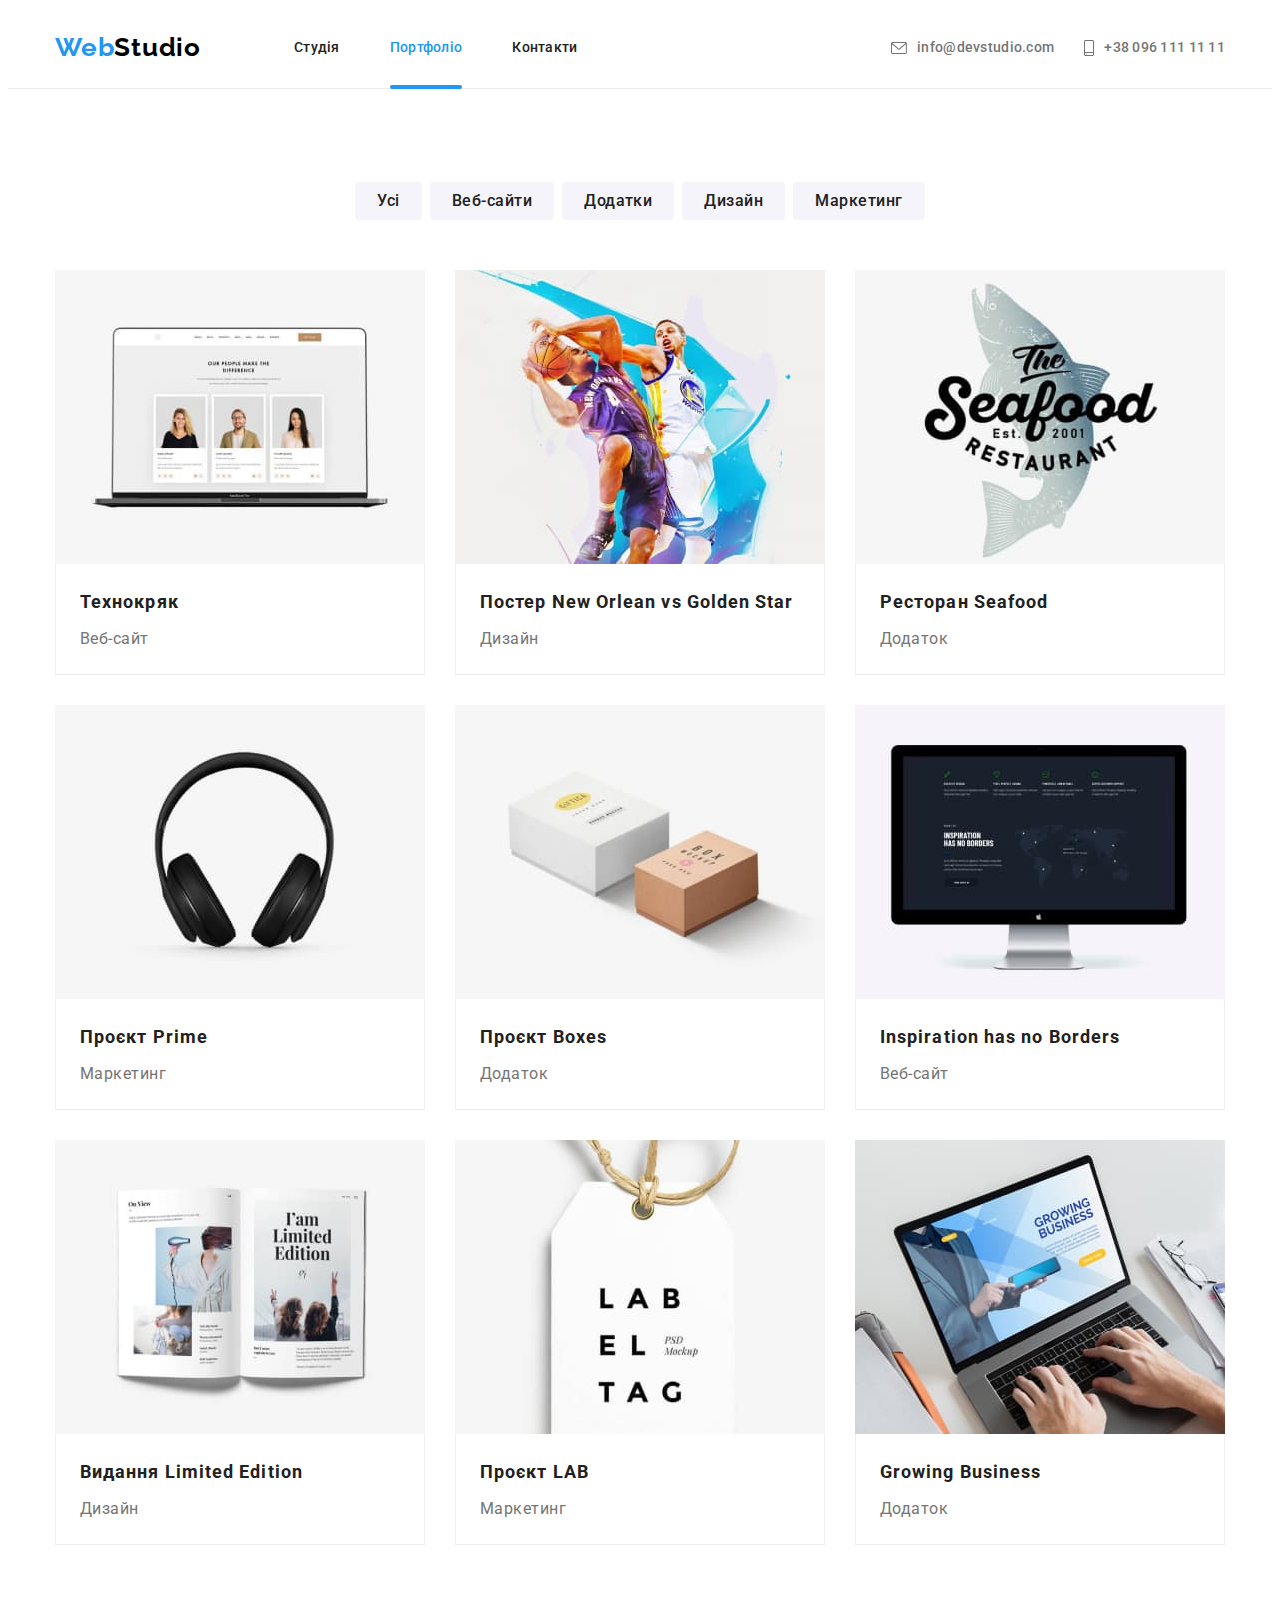
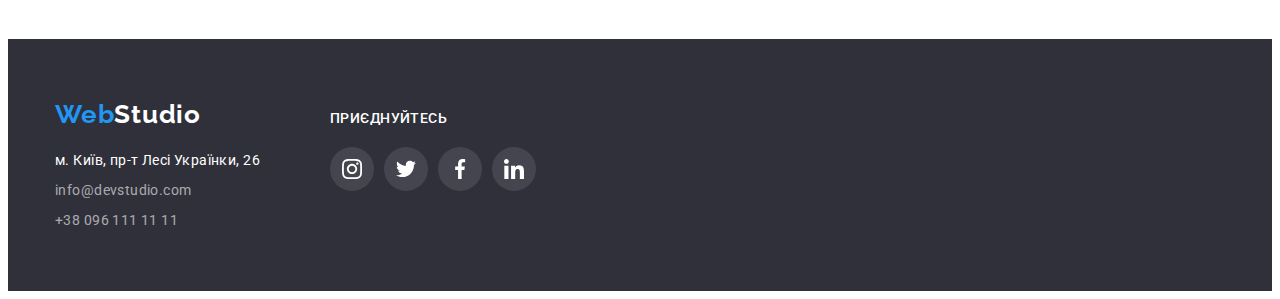
==== portfolio.html @ 2a940d73 "added files from previous homework" ====
<!DOCTYPE html>
<html lang="uk">

<head>
    <meta charset="UTF-8">
    <meta http-equiv="X-UA-Compatible" content="IE=edge">
    <meta name="viewport" content="width=device-width, initial-scale=1.0">
    <link
        href="https://fonts.googleapis.com/css2?family=Raleway:wght@700&family=Roboto:wght@400;500;700;900&display=swap"
        rel="stylesheet">
    <link rel="stylesheet" href="https://cdnjs.cloudflare.com/ajax/libs/modern-normalize/1.1.0/modern-normalize.min.css"
        integrity="sha512-wpPYUAdjBVSE4KJnH1VR1HeZfpl1ub8YT/NKx4PuQ5NmX2tKuGu6U/JRp5y+Y8XG2tV+wKQpNHVUX03MfMFn9Q=="
        crossorigin="anonymous" referrerpolicy="no-referrer" />
    <link rel="stylesheet" href="./css/styles.css">
    <title>Портфоліо</title>
</head>

<body>

    <!-- Header -->

    <header class="page-header">
        <div class="container header-container">
            <a class="logo" href="#"><span class="logo-span">Web</span>Studio</a>
            <nav class="navigation">
                <ul class="navigation-list">
                    <li> <a href="./index.html" class="navigation-link">Студія</a></li>
                    <li><a href="./portfolio.html" class="navigation-link active">Портфоліо</a></li>
                    <li><a href="#" class="navigation-link">Контакти</a></li>
                </ul>
            </nav>
            <ul class="contacts-list">
                <li>
                    <a class="contacts-link" href="mailto:info@devstudio.com">
                        <svg class="icon icon-mail">
                            <use href="./images/icons.svg#icon-mail"></use>
                        </svg>
                        info@devstudio.com</a>
                </li>
                <li>
                    <a class="contacts-link" href="tel:+380961111111">
                        <svg class="icon icon-phone">
                            <use href="./images/icons.svg#icon-smartphone"></use>
                        </svg>+38 096 111 11 11</a>
                </li>
            </ul>
        </div>
    </header>

    <!-- Main -->

    <main>
        <section class="section">
            <div class="container">
                <h1 class="hidden">Проєкти</h1>
                <ul class="filter-list">
                    <li><button class="filter-button" type="button">Усі</button></li>
                    <li><button class="filter-button" type="button">Веб-сайти</button></li>
                    <li><button class="filter-button" type="button">Додатки</button></li>
                    <li><button class="filter-button" type="button">Дизайн</button></li>
                    <li><button class="filter-button" type="button">Маркетинг</button></li>
                </ul>
                <ul class="product-list">
                    <li class="product-item">
                        <a class="product-link" href="#">
                            <div class="product-thumb">
                                <img src="./images/project1.jpg" alt="Веб-сайт" width="370">
                                <div class="product-overlay">
                                    <p>Ресурс пропонує комплексні пропозиції з різним рівнем функціоналу та сервісів.
                                        Все це
                                        дозволить відвідувачу отримати
                                        вичерпні відомості про компанію чи приватну особу.</p>
                                </div>
                            </div>

                            <div class="product-container">
                                <h2 class="product-title">Технокряк</h2>
                                <p class="product-text">Веб-сайт</p>
                            </div>
                        </a>
                    </li>
                    <li class="product-item">
                        <a class="product-link" href="#">
                            <div class="product-thumb">
                                <img src="./images/project2.jpg" alt="Постер баскетбольної гри" width="370">
                                <div class="product-overlay">
                                    <p>Ресурс пропонує комплексні пропозиції з різним рівнем функціоналу та сервісів.
                                        Все це
                                        дозволить відвідувачу отримати
                                        вичерпні відомості про компанію чи приватну особу.</p>
                                </div>
                            </div>
                            <div class="product-container">
                                <h2 class="product-title">Постер New Orlean vs Golden Star</h2>
                                <p class="product-text">Дизайн</p>
                            </div>
                        </a>
                    </li>
                    <li class="product-item">
                        <a class="product-link" href="#">
                            <div class="product-thumb">
                                <img src="./images/project3.jpg" alt="Постер рибного ресторану" width="370">
                                <div class="product-overlay">
                                    <p>Ресурс пропонує комплексні пропозиції з різним рівнем функціоналу та сервісів.
                                        Все це
                                        дозволить відвідувачу отримати
                                        вичерпні відомості про компанію чи приватну особу.</p>
                                </div>
                            </div>
                            <div class="product-container">
                                <h2 class="product-title">Ресторан Seafood</h2>
                                <p class="product-text">Додаток</p>
                            </div>
                        </a>
                    </li>
                    <li class="product-item">
                        <a class="product-link" href="#">
                            <div class="product-thumb">
                                <img src="./images/project4.jpg" alt="Повнорозмірні навушники" width="370">
                                <div class="product-overlay">
                                    <p>Ресурс пропонує комплексні пропозиції з різним рівнем функціоналу та сервісів.
                                        Все це
                                        дозволить відвідувачу отримати
                                        вичерпні відомості про компанію чи приватну особу.</p>
                                </div>
                            </div>
                            <div class="product-container">
                                <h2 class="product-title">Проєкт Prime</h2>
                                <p class="product-text">Маркетинг</p>
                            </div>
                        </a>
                    </li>
                    <li class="product-item">
                        <a class="product-link" href="#">
                            <div class="product-thumb">
                                <img src="./images/project5.jpg" alt="Дві красиві коробки" width="370">
                                <div class="product-overlay">
                                    <p>Ресурс пропонує комплексні пропозиції з різним рівнем функціоналу та сервісів.
                                        Все це
                                        дозволить відвідувачу отримати
                                        вичерпні відомості про компанію чи приватну особу.</p>
                                </div>
                            </div>
                            <div class="product-container">
                                <h2 class="product-title">Проєкт Boxes</h2>
                                <p class="product-text">Додаток</p>
                            </div>
                        </a>
                    </li>
                    <li class="product-item">
                        <a class="product-link" href="#">
                            <div class="product-thumb">
                                <img src="./images/project6.jpg" alt="Веб-сайт" width="370">
                                <div class="product-overlay">
                                    <p>Ресурс пропонує комплексні пропозиції з різним рівнем функціоналу та сервісів.
                                        Все це
                                        дозволить відвідувачу отримати
                                        вичерпні відомості про компанію чи приватну особу.</p>
                                </div>
                            </div>
                            <div class="product-container">
                                <h2 class="product-title">Inspiration has no Borders</h2>
                                <p class="product-text">Веб-сайт</p>
                            </div>
                        </a>
                    </li>
                    <li class="product-item">
                        <a class="product-link" href="#">
                            <div class="product-thumb">
                                <img src="./images/project7.jpg" alt="Глянцевий журнал" width="370">
                                <div class="product-overlay">
                                    <p>Ресурс пропонує комплексні пропозиції з різним рівнем функціоналу та сервісів.
                                        Все це
                                        дозволить відвідувачу отримати
                                        вичерпні відомості про компанію чи приватну особу.</p>
                                </div>
                            </div>
                            <div class="product-container">
                                <h2 class="product-title">Видання Limited Edition</h2>
                                <p class="product-text">Дизайн</p>
                            </div>
                        </a>
                    </li>
                    <li class="product-item">
                        <a class="product-link" href="#">
                            <div class="product-thumb">
                                <img src="./images/project8.jpg" alt="Красива бірка" width="370">
                                <div class="product-overlay">
                                    <p>Ресурс пропонує комплексні пропозиції з різним рівнем функціоналу та сервісів.
                                        Все це
                                        дозволить відвідувачу отримати
                                        вичерпні відомості про компанію чи приватну особу.</p>
                                </div>
                            </div>
                            <div class="product-container">
                                <h2 class="product-title">Проєкт LAB</h2>
                                <p class="product-text">Маркетинг</p>
                            </div>
                        </a>
                    </li>
                    <li class="product-item">
                        <a class="product-link" href="#">
                            <div class="product-thumb">
                                <img src="./images/project9.jpg" alt="Людина працює за ноутбуком" width="370">
                                <div class="product-overlay">
                                    <p>Ресурс пропонує комплексні пропозиції з різним рівнем функціоналу та сервісів.
                                        Все це
                                        дозволить відвідувачу отримати
                                        вичерпні відомості про компанію чи приватну особу.</p>
                                </div>
                            </div>
                            <div class="product-container">
                                <h2 class="product-title">Growing Business</h2>
                                <p class="product-text">Додаток</p>
                            </div>
                        </a>
                    </li>
                </ul>
            </div>
        </section>
    </main>

    <!-- Footer -->

    <footer class="page-footer">
        <div class="container footer-container">
            <div><a class="footer-logo" href="#"><span class="logo-span">Web</span>Studio</a>
                <address>
                    <ul class="footer-list">
                        <li><a class="footer-location" href="https://goo.gl/maps/iSP6fUKGi2yoj21T9" target="_blank"
                                rel="noopener noreferrer">м. Київ,
                                пр-т Лесі Українки,
                                26</a></li>
                        <li><a class="footer-contacts" href="mailto:info@devstudio.com">info@devstudio.com</a></li>
                        <li><a class="footer-contacts" href="tel:+380961111111">+38 096 111 11 11</a></li>
                    </ul>
                </address>
            </div>
            <div class="footer-social">
                <p class="footer-social-title">приєднуйтесь</p>
                <ul class="footer-social-list">
                    <li>
                        <a class="footer-social-link" href="#">
                            <svg class="footer-icon-social">
                                <use href="./images/icons.svg#icon-instagram"></use>
                            </svg>
                        </a>
                    </li>
                    <li>
                        <a class="footer-social-link" href="#">
                            <svg class="footer-icon-social">
                                <use href="./images/icons.svg#icon-twitter"></use>
                            </svg>
                        </a>
                    </li>
                    <li>
                        <a class="footer-social-link" href="#">
                            <svg class="footer-icon-social">
                                <use href="./images/icons.svg#icon-facebook"></use>
                            </svg>
                        </a>
                    </li>
                    <li>
                        <a class="footer-social-link" href="#">
                            <svg class="footer-icon-social">
                                <use href="./images/icons.svg#icon-linkedin"></use>
                            </svg>
                        </a>
                    </li>
                </ul>
            </div>
        </div>
    </footer>
</body>

</html>
---- css/styles.css ----
/* Default settings */


:root {
    --main-color: #212121;
    --accessory-color: #FFFFFF;
    --hover-color: #2196F3;
    --buttons-hover-color: #188CE8;
    --contacts-color: #757575;
    --background-color: #2F303A;
    --logo-color: #000000;
    --adress-color: rgba(255, 255, 255, 0.6);
    --social-media-color: #AFB1B8;
    --social-fill-color: #2196F3;
    --footer-social-color: rgba(255, 255, 255, 0.1);
    --icon-background: #F5F4FA;
    --image-overlay-color: rgba(47, 48, 58, 0.8);
    --product-overlay-background: rgba(33, 150, 243, 0.9);
    --cubic: cubic-bezier(0.4, 0, 0.2, 1);
}

*,
*::before,
*::after {
    box-sizing: border-box;
}

body {
    font-family: 'Roboto', sans-serif;
    font-size: 14px;
    font-weight: 500;
    color: var(--main-color);
}

img {
    display: block;
    max-width: 100%;
    height: auto;
}

.container {
    width: 1200px;
    margin: 0 auto;
    padding-left: 15px;
    padding-right: 15px;
}

.section {
    padding-top: 94px;
    padding-bottom: 94px;
}

.hidden {
    white-space: nowrap;
    width: 1px;
    height: 1px;
    overflow: hidden;
    border: 0;
    padding: 0;
    clip: rect(0 0 0 0);
    clip-path: inset(50%);
    margin: -1px;
}


/* Reset */


h1,
h2,
h3,
p,
ul {
    margin: 0;
    padding: 0;
}

a {
    outline: none;
}

button {
    outline: none;
}


/* Header */

.page-header {
    border-bottom: 1px solid #ececec;
}

.header-container {
    align-items: center;
    display: flex;
}

.logo {
    margin-right: 93px;
    font-family: 'Raleway';
    font-weight: 700;
    font-size: 26px;
    line-height: 1.2;
    letter-spacing: 0.03em;
    text-decoration: none;
    outline: none;
    color: var(--logo-color);
}

.logo-span {
    color: var(--hover-color)
}

.navigation-list {
    list-style: none;
    display: flex;
}


.navigation-list li:not(:last-child) {
    margin-right: 50px;
}


.navigation-link:focus,
.navigation-link:hover {
    color: var(--hover-color);
}


.contacts-list {
    list-style: none;
    display: flex;
    margin-left: auto;

}

.contacts-list li {
    display: flex;
}

.contacts-list li:not(:first-child) {
    margin-left: 30px;
}


.navigation-link {
    position: relative;
    display: block;
    line-height: 1.14;
    padding-top: 32px;
    padding-bottom: 32px;
    letter-spacing: 0.02em;
    color: var(--main-color);
    text-decoration: none;
    transition: color var(--cubic) 250ms;
}

.contacts-link {
    display: flex;
    align-items: center;
    line-height: 1.14;
    letter-spacing: 0.02em;
    text-decoration: none;
    color: var(--contacts-color);
    transition: color var(--cubic) 250ms;
}


.active {
    color: var(--hover-color);
}

.active::after {
    position: absolute;
    display: block;
    content: "";
    bottom: -1px;
    height: 4px;
    width: 100%;
    background-color: var(--hover-color);
    border-radius: 2px;
}


.icon {
    display: block;

}

.icon-mail {
    width: 16px;
    height: 12px;
    margin-right: 10px;
    fill: currentColor;
}

.icon-phone {
    width: 10px;
    height: 16px;
    margin-right: 10px;
    fill: currentColor;
}

.contacts-link:hover,
.contacts-link:focus {
    color: var(--hover-color);
}


/* Main index.html */

/* Hero */

.overlay {
    max-width: 1600px;
    height: 600px;
    margin-left: auto;
    margin-right: auto;
    background-image: linear-gradient(to right, rgba(47, 48, 58, 0.4), rgba(47, 48, 58, 0.4)), url(../images/herobackground.jpg);
    background-size: cover;
    background-repeat: no-repeat;
    background-position: center;
}

.hero {
    padding-top: 200px;
    padding-bottom: 200px;
    background-color: var(--background-color);
    text-align: center;
}

.hero-title {
    margin-bottom: 30px;

    font-weight: 900;
    font-size: 44px;
    line-height: 1.36;
    text-align: center;
    letter-spacing: 0.06em;
    text-transform: uppercase;
    color: var(--accessory-color);
}

.hero-button {
    padding: 10px 32px;

    font-family: 'Roboto';
    font-weight: 700;
    font-size: 16px;
    line-height: 1.87;
    text-align: center;
    letter-spacing: 0.06em;
    color: var(--accessory-color);
    background-color: var(--hover-color);
    box-shadow: 0px 4px 4px rgba(0, 0, 0, 0.15);
    border-radius: 4px;
    cursor: pointer;
    border: transparent;
    transition: background-color var(--cubic) 250ms;
}

.hero-button:hover,
.hero-button:focus {
    background-color: var(--buttons-hover-color);
}


/* Features */


.features-list {
    list-style: none;
    display: flex;
}

.features-item:not(:last-child) {
    margin-right: 30px;
}

.features-item {
    width: calc((100%-90px)/4);
}

.features-subtitle {
    margin-bottom: 10px;

    font-size: 14px;
    line-height: 1.14;
    letter-spacing: 0.03em;
    text-transform: uppercase;
}

.features-text {
    font-weight: 400;
    line-height: 1.71;
    letter-spacing: 0.03em;
    color: var(--contacts-color);
}

.features-icon {
    margin-bottom: 30px;
    width: 270px;
    height: 120px;
    border-radius: 4px;
    display: flex;
    justify-content: center;
    align-items: center;
    background-color: var(--icon-background);
}

.icon-feature {
    width: 70px;
    height: 70px;
}


/* About  */

.about {
    padding-bottom: 94px;
}

.about-title {
    margin-bottom: 50px;

    font-weight: 700;
    font-size: 36px;
    line-height: 1.16;
    text-align: center;
    letter-spacing: 0.03em;
}

.about-list {
    list-style: none;
    display: flex;
}

.about-list li {
    position: relative;
}

.about-list li:not(:last-child) {
    margin-right: 30px;
}

.about-container {
    position: absolute;
    bottom: 0;
    height: 70px;
    width: 100%;
    background-color: var(--image-overlay-color);
    display: flex;
    justify-content: center;
    align-items: center;
}

.about-text {
    font-weight: 700;
    line-height: 1.14;
    letter-spacing: 0.03em;
    text-transform: uppercase;
    color: var(--accessory-color);
}


/* Team */

.team {
    background-color: #F5F4FA;
}

.team-list {
    list-style: none;
    display: flex;
}

.team-list>li {
    background-color: #ffffff;
    box-shadow: 0px 1px 3px rgba(0, 0, 0, 0.12), 0px 1px 1px rgba(0, 0, 0, 0.14), 0px 2px 1px rgba(0, 0, 0, 0.2);
    border-radius: 0px 0px 4px 4px;
    text-align: center;
    filter: drop-shadow(0px 4px 4px rgba(0, 0, 0, 0.25));
}

.team-list li:not(:last-child) {
    margin-right: 30px;
}

.team-title {
    margin-bottom: 50px;

    font-weight: 700;
    font-size: 36px;
    line-height: 1.16;
    text-align: center;
    letter-spacing: 0.03em;
}

.team-container {
    padding-top: 30px;
    padding-bottom: 30px;
}

.member-name {
    margin-bottom: 10px;

    font-weight: 500;
    font-size: 16px;
    line-height: 1.18;
    letter-spacing: 0.03em;
}

.member-job {
    margin-bottom: 16px;

    font-weight: 400;
    font-size: 16px;
    line-height: 1.18;
    letter-spacing: 0.03em;
    color: var(--contacts-color);
}

.icons-social-list {
    display: flex;
    list-style: none;
    justify-content: center;
}

.icons-social-list li:not(:last-child) {
    margin-right: 10px;
}

.icon-social {
    width: 20px;
    height: 20px;
    fill: currentColor;
}

.social-link {
    display: flex;
    justify-content: center;
    align-items: center;
    width: 44px;
    height: 44px;
    border-radius: 50%;
    color: var(--social-media-color);
    transition: color var(--cubic) 250ms;
    transition: background-color var(--cubic) 250ms;
}

.social-link:hover,
.social-link:focus {
    color: var(--accessory-color);
    background-color: var(--social-fill-color);
}


/* Clients */


.clients {
    margin-bottom: 50px;
    font-size: 36px;
    line-height: 1.16;
    text-align: center;
    letter-spacing: 0.03em;
    color: var(--main-color);
}


.clients-list {
    list-style: none;
    display: flex;
    justify-content: space-between;
}

.clients-item {
    width: 170px;
    height: 92px;

}

.clients-link {
    display: flex;
    justify-content: center;
    align-items: center;
    width: 100%;
    height: 100%;
    border: 1px solid rgba(175, 177, 184, 1);
    border-radius: 4px;
    color: var(--social-media-color);
    transition: color var(--cubic) 250ms, border-color var(--cubic) 250ms;
}


.clients-link:focus,
.clients-link:hover {
    color: var(--social-fill-color);
    border: 1px solid var(--social-fill-color);
}

.icon-client {
    width: 106px;
    height: 60px;
    fill: currentColor;
}


/* Main portfolio.html */

/* Filter */


.filter-list {
    margin-bottom: 50px;

    list-style: none;
    display: flex;
    justify-content: center;
}

.filter-list li:not(:last-child) {
    margin-right: 8px;
}

.filter-button {
    padding: 6px 22px;

    font-family: 'Roboto';
    font-weight: 500;
    font-size: 16px;
    line-height: 1.62;
    text-align: center;
    letter-spacing: 0.03em;
    color: var(--main-color);
    background-color: #F5F4FA;
    border-radius: 4px;
    border: none;
    cursor: pointer;
    transition: color var(--cubic) 250ms, background-color var(--cubic) 250ms, box-shadow var(--cubic) 250ms;
}



.filter-button:focus,
.filter-button:hover {
    color: var(--accessory-color);
    background-color: var(--hover-color);
    box-shadow: 0px 3px 1px rgba(0, 0, 0, 0.1), 0px 1px 2px rgba(0, 0, 0, 0.08), 0px 2px 2px rgba(0, 0, 0, 0.12);
}


/* Product */

.product-container {
    display: flex;
    flex-direction: column;
    padding-left: 24px;
    padding-bottom: 20px;
    padding-top: 20px;
    border-right: 1px solid #eee;
    border-bottom: 1px solid #eee;
    border-left: 1px solid #eee;
}

.product-thumb {
    position: relative;
    overflow: hidden;
}



.product-overlay {
    position: absolute;
    left: 0;
    bottom: 0;
    width: 100%;
    padding: 63px 24px;
    height: 100%;
    background: var(--product-overlay-background);
    transform: translateY(100%);
    opacity: 0;
    transition: transform var(--cubic) 250ms, opacity var(--cubic) 250ms;

}

.product-overlay p {
    font-weight: 400;
    font-size: 18px;
    line-height: 1.56;
    letter-spacing: 0.03em;
    color: var(--accessory-color);
}

.product-list {
    gap: 30px;
    list-style: none;
    display: flex;
    flex-wrap: wrap;
}

.product-item {
    background: var(--accessory-color)
}

.product-link:hover,
.product-link:focus {
    box-shadow: 0px 1px 1px rgba(0, 0, 0, 0.12), 0px 4px 4px rgba(0, 0, 0, 0.06),
        1px 4px 6px rgba(0, 0, 0, 0.16);

}

.product-link:focus .product-overlay,
.product-link:hover .product-overlay {
    transform: translateY(0);
    opacity: 1;
}

.product-link {
    text-decoration: none;
    display: block;
    transition: box-shadow var(--cubic) 250ms;

}

.product-title {
    margin-bottom: 4px;
    font-size: 18px;
    line-height: 2;
    letter-spacing: 0.06em;
    color: var(--main-color);
}

.product-text {
    font-weight: 400;
    font-size: 16px;
    line-height: 1.88;
    letter-spacing: 0.03em;
    color: var(--contacts-color);
}

/* Footer */


.page-footer {
    background-color: var(--background-color);
    padding-top: 60px;
    padding-bottom: 60px;
}

.footer-logo {
    display: inline-block;
    margin-bottom: 20px;

    font-family: 'Raleway';
    font-weight: 700;
    font-size: 26px;
    line-height: 1.19;
    letter-spacing: 0.03em;
    color: var(--accessory-color);
    text-decoration: none;
}

.footer-list {
    list-style: none;
}

.footer-list li:not(:last-child) {
    margin-bottom: 9px;
}

.footer-location {
    font-style: normal;
    font-weight: 400;
    line-height: 1.5;
    letter-spacing: 0.03em;
    color: var(--accessory-color);
    text-decoration: none;
    transition: color var(--cubic) 250ms;
}

.footer-location:focus,
.footer-location:hover {
    color: var(--hover-color);
}

.footer-contacts {
    font-style: normal;
    font-weight: 400;
    line-height: 1.5;
    letter-spacing: 0.03em;
    color: var(--adress-color);
    text-decoration: none;
    transition: color var(--cubic) 250ms;
}

.footer-contacts:focus,
.footer-contacts:hover {
    color: var(--hover-color);
}

.footer-container {
    display: flex;
    align-items: baseline;
}


.footer-social {
    margin-left: 70px;

}

.footer-social-list {
    display: flex;
    list-style: none;
    gap: 10px;
}

.footer-social-list li {
    width: 44px;
    height: 44px;
}

.footer-social-title {
    margin-bottom: 20px;
    font-size: 14px;
    line-height: 1.14;
    letter-spacing: 0.03em;
    text-transform: uppercase;
    color: var(--accessory-color)
}

.footer-icon-social {
    width: 20px;
    height: 20px;
    fill: currentColor;
}

.footer-social-link {
    display: flex;
    justify-content: center;
    align-items: center;
    width: 100%;
    height: 100%;
    border-radius: 50%;
    background-color: var(--footer-social-color);
    color: var(--accessory-color);
    transition: background-color var(--cubic) 250ms;
}

.footer-social-link:focus,
.footer-social-link:hover {
    background-color: var(--hover-color);
}


/* Modal */


.backdrop {
    position: fixed;
    top: 0;
    left: 0;

    width: 100%;
    height: 100%;

    background-color: rgba(0, 0, 0, 0.2);
    opacity: 1;
    transform: scale(1, 1);
    transition: opacity var(--cubic) 250ms, transform var(--cubic) 250ms;
}

.backdrop.is-hidden {
    transform: scale(0, 0);
    opacity: 0;
    pointer-events: none;
}


.modal {
    position: absolute;
    top: 50%;
    left: 50%;
    transform: translate(-50%, -50%);

    min-width: 528px;
    min-height: 581px;

    background: var(--accessory-color);
    box-shadow: 0px 1px 3px rgba(0, 0, 0, 0.12), 0px 1px 1px rgba(0, 0, 0, 0.14), 0px 2px 1px rgba(0, 0, 0, 0.2);
    border-radius: 4px;
}

.modal-button {
    position: absolute;
    right: 8px;
    top: 8px;

    display: flex;
    justify-content: center;
    align-items: center;

    width: 30px;
    height: 30px;

    padding: 0;
    margin: 0;
    background-color: var(--accessory-color);
    border: 1px solid rgba(0, 0, 0, 0.1);
    border-radius: 50%;
    cursor: pointer;
}

.icon-modal {
    width: 18px;
    height: 18px;
}
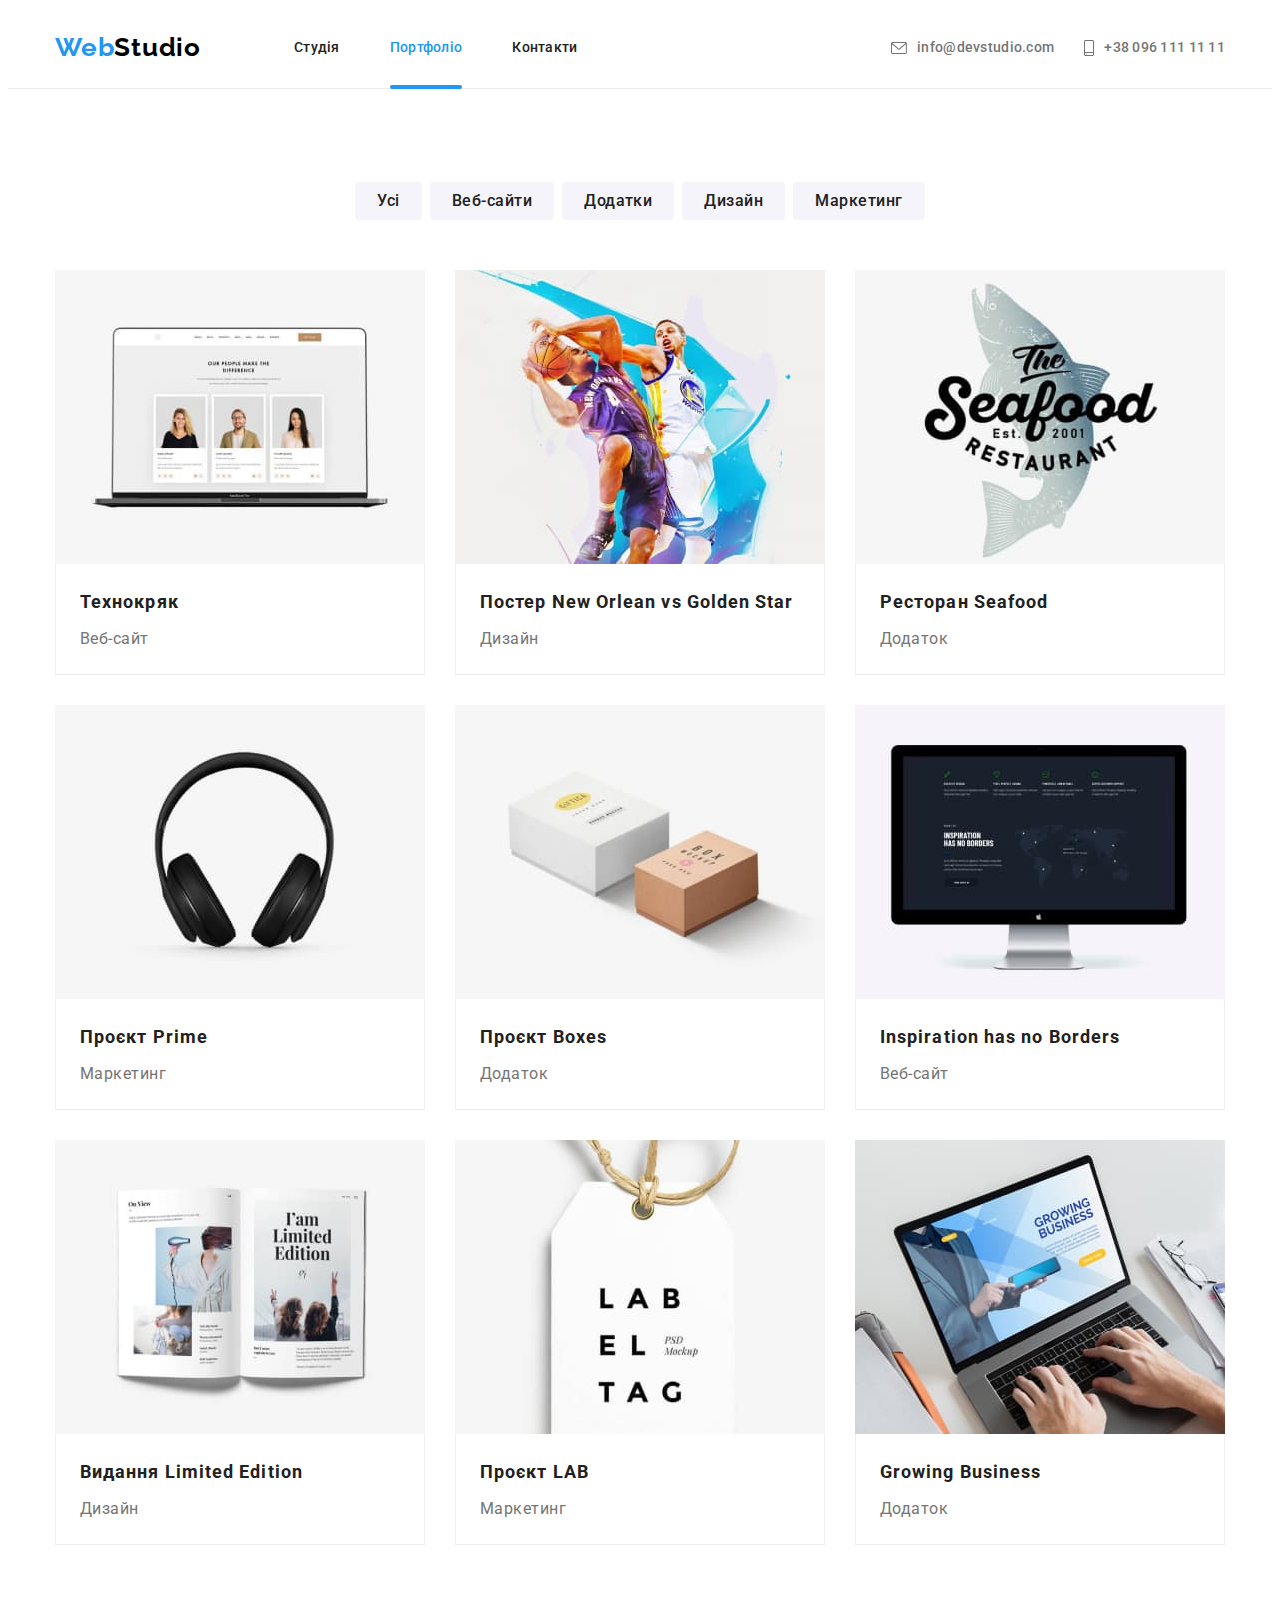
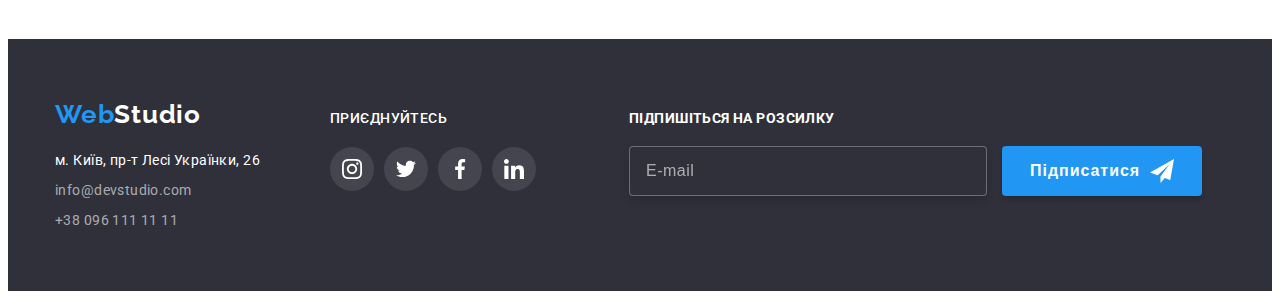
==== commit 3087a776: "added subscribe form into footer" ====
--- a/portfolio.html
+++ b/portfolio.html
@@ -269,6 +269,17 @@
                     </li>
                 </ul>
             </div>
+            <div class="subscribe">
+                <p class="subscribe-title">Підпишіться на розсилку</p>
+                <div class="subscribe-field">
+                    <form>
+                        <label>
+                            <input class="subscribe-input" type="email" name="usermail" placeholder="E-mail">
+                        </label>
+                        <button class="subscribe-button" type="submit"><strong>Підписатися</strong></button>
+                    </form>
+                </div>
+            </div>
         </div>
     </footer>
 </body>
--- a/css/styles.css
+++ b/css/styles.css
@@ -708,6 +708,7 @@
 
 .footer-social {
     margin-left: 70px;
+    margin-right: 93px;
 
 }
 
@@ -755,7 +756,85 @@
 }
 
 
+.subscribe-title {
+    margin-bottom: 20px;
+    font-weight: 700;
+    font-size: 14px;
+    line-height: 16px;
+    letter-spacing: 0.03em;
+    text-transform: uppercase;
+    color: var(--accessory-color);
+}
+
+.subscribe-input {
+    font-weight: 400;
+    font-size: 16px;
+    line-height: 1.25;
+    letter-spacing: 0.03em;
+    color: rgba(255, 255, 255, 0.6);
+    width: 358px;
+    height: 50px;
+    border: 1px solid rgba(255, 255, 255, 0.3);
+    filter: drop-shadow(0px 4px 4px rgba(0, 0, 0, 0.15));
+    border-radius: 4px;
+    background-color: var(--background-color);
+    padding-left: 16px;
+    margin-right: 12px;
+}
+
+.subscribe-input::placeholder {
+    font-weight: 400;
+    font-size: 16px;
+    line-height: 1.25;
+    letter-spacing: 0.03em;
+    color: rgba(255, 255, 255, 0.6);
+}
+
+.subscribe-button {
+    display: inline-flex;
+
+    background: #2196F3;
+    box-shadow: 0px 4px 4px rgba(0, 0, 0, 0.15);
+    border-radius: 4px;
+    padding: 10px 28px;
+    border: transparent;
+    width: 200px;
+
+}
+
+.subscribe-button strong::after {
+    position: absolute;
+    top: 50%;
+    left: calc(100% + 10px);
+    transform: translateY(-50%);
+
+    transform: translate();
+    content: '';
+    display: inline-block;
+    width: 24px;
+    height: 24px;
+    background-image: url(../images/send.svg);
+}
+
+.subscribe-button strong {
+    position: relative;
+    font-weight: 700;
+    font-size: 16px;
+    line-height: 1.88;
+    letter-spacing: 0.06em;
+    color: var(--accessory-color);
+}
+
+.subscribe-icon {
+    display: inline-block;
+    width: 24px;
+    height: 24px;
+}
+
+
+
 /* Modal */
+
 
 
 .backdrop {
@@ -785,22 +864,22 @@
     left: 50%;
     transform: translate(-50%, -50%);
 
-    min-width: 528px;
-    min-height: 581px;
+    width: 528px;
+    height: 581px;
 
     background: var(--accessory-color);
     box-shadow: 0px 1px 3px rgba(0, 0, 0, 0.12), 0px 1px 1px rgba(0, 0, 0, 0.14), 0px 2px 1px rgba(0, 0, 0, 0.2);
     border-radius: 4px;
 }
 
-.modal-button {
+.modal-close-button {
+    display: flex;
+    justify-content: center;
+    align-items: center;
+
     position: absolute;
     right: 8px;
     top: 8px;
-
-    display: flex;
-    justify-content: center;
-    align-items: center;
 
     width: 30px;
     height: 30px;
@@ -816,4 +895,188 @@
 .icon-modal {
     width: 18px;
     height: 18px;
+}
+
+.form-field {
+    margin-bottom: 20px;
+    display: flex;
+    flex-direction: column;
+}
+
+.form-title {
+    font-weight: 700;
+    font-size: 20px;
+    line-height: calc(23/20);
+    text-align: center;
+    letter-spacing: 0.03em;
+    color: var(--main-color);
+    margin-bottom: 12px;
+}
+
+.modal form {
+    display: flex;
+    flex-direction: column;
+    align-items: center;
+    padding: 40px;
+}
+
+.form-label {
+    display: inline-block;
+    margin: 0;
+    padding: 0;
+    font-weight: 400;
+    font-size: 12px;
+    line-height: calc(14/12);
+    letter-spacing: 0.01em;
+    color: var(--contacts-color);
+    margin-bottom: 4px;
+}
+
+
+.form-input {
+    display: inline-block;
+    margin: 0;
+    padding: 0;
+    margin-bottom: 10px;
+    width: 448px;
+    height: 40px;
+    border: 1px solid rgba(33, 33, 33, 0.2);
+    border-radius: 4px;
+    padding: 0;
+    padding-left: 42px;
+    transition: border-color var(--cubic) 250ms;
+}
+
+.form-input:focus {
+    border-color: var(--hover-color);
+    outline: none;
+}
+
+.form-input:focus~.form-icon {
+    fill: var(--hover-color);
+}
+
+.modal-agreement {
+    margin-bottom: 30px;
+}
+
+.form-agreement {
+    position: relative;
+    font-weight: 400;
+    line-height: 1.71;
+    letter-spacing: 0.03em;
+    color: var(--contacts-color);
+    cursor: pointer;
+}
+
+.form-agreement a {
+    color: var(--hover-color)
+}
+
+
+.form-icon {
+    position: absolute;
+    top: calc(50% - 4px);
+    left: 12px;
+    display: block;
+    width: 18px;
+    height: 18px;
+    fill: currentColor;
+    transition: fill var(--cubic) 250ms;
+
+}
+
+.form-wrap {
+    position: relative;
+}
+
+.form-agreement::before {
+    position: absolute;
+    top: 0;
+    left: -7px;
+    transform: translateX(-100%);
+    content: '';
+    display: inline-block;
+    width: 16px;
+    height: 15px;
+    background-image: url(../images/uncheckboxed.svg);
+    background-size: contain;
+    transition: background-image var(--cubic) 250ms;
+}
+
+.checkbox-agreement:checked+.form-agreement::before {
+    background-image: url(../images/checkboxed.svg);
+}
+
+.checkbox-agreement {
+    position: absolute;
+    width: 1px;
+    height: 1px;
+    margin: -1px;
+    border: 0;
+    padding: 0;
+
+    white-space: nowrap;
+    clip-path: inset(100%);
+    clip: rect(0 0 0 0);
+    overflow: hidden;
+}
+
+
+
+
+
+
+
+.modal-submit-button {
+    display: inline-block;
+    justify-content: center;
+    align-items: center;
+
+    width: 200px;
+    height: 50px;
+
+    background-color: var(--hover-color);
+    border-radius: 4px;
+    border-color: transparent;
+    box-shadow: 0px 4px 4px rgba(0, 0, 0, 0.15);
+    font-weight: 700;
+    font-size: 16px;
+    line-height: 1.88;
+    letter-spacing: 0.06em;
+    color: var(--accessory-color);
+    cursor: pointer;
+
+    transition: box-shadow var(--cubic) 250ms, background-color var(--cubic) 250ms;
+}
+
+.modal-submit-button:focus,
+.modal-submit-button:hover {
+    box-shadow: 0px 4px 4px rgba(0, 0, 0, 0.25);
+    background-color: var(--buttons-hover-color);
+}
+
+
+.form-textarea {
+    width: 448px;
+    height: 120px;
+    padding: 12px 16px;
+    resize: none;
+    border: 1px solid rgba(33, 33, 33, 0.2);
+    border-radius: 4px;
+    transition: border-color var(--cubic) 250ms;
+}
+
+.form-textarea:focus {
+    border-color: var(--hover-color);
+    outline: none;
+}
+
+.form-textarea::placeholder {
+    font-weight: 400;
+    font-size: 12px;
+    line-height: calc(14/12);
+    letter-spacing: 0.01em;
+    color: rgba(117, 117, 117, 0.5);
+
 }